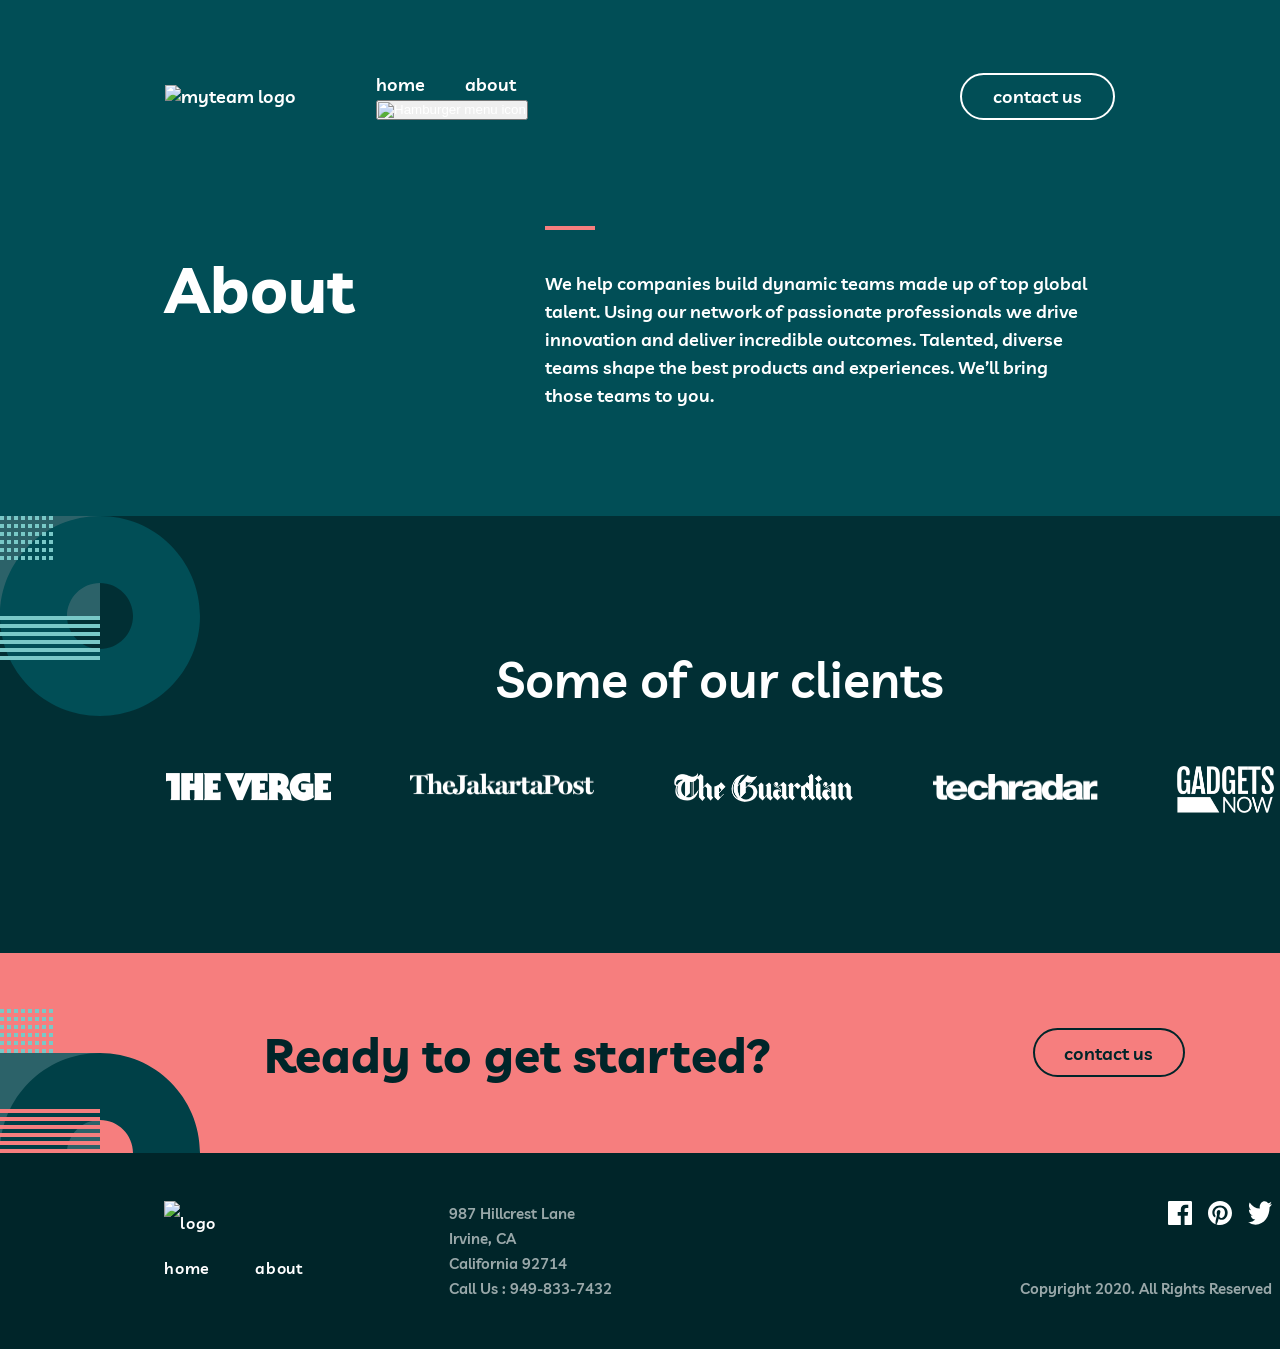
==== PAGES/about.html @ c719f5df "Merge branch 'main' into TASK-2-SCRUM-36" ====
<!DOCTYPE html>
<html lang="en">

<head>
    <meta charset="UTF-8">
    <meta name="viewport" content="width=device-width, initial-scale=1.0">
    <title>Komanda 3.0</title>
    <link rel="preconnect" href="https://fonts.googleapis.com">
    <link rel="preconnect" href="https://fonts.gstatic.com" crossorigin>
    <link
        href="https://fonts.googleapis.com/css2?family=Livvic:ital,wght@0,100;0,200;0,300;0,400;0,500;0,600;0,700;0,900;1,100;1,200;1,300;1,400;1,500;1,600;1,700;1,900&display=swap"
        rel="stylesheet">
    <link rel="stylesheet" href="../CSS/style.css">
    <link rel="stylesheet" href="../CSS/navigation.css">
    <link rel="stylesheet" href="../CSS/about.css">
    <link rel="stylesheet" href="../CSS/footer.css">
    <link rel="stylesheet" href="../CSS/contact-us.css">
    <link rel="stylesheet" href="../CSS/sooc.css">
    <link rel="icon" href="../assets/favicon/favicon-32x32.png">
</head>

<body>
    <header class="livvic-semibold">
        <!-- Navigation -->
        <a href="../index.html">
            <img src="../assets/logo/logo.svg" alt="myteam logo" class="logo">
        </a>

        <nav>
            <ul class="nav-link">
                <li><a href="../index.html">home</a></li>
                <li><a href="../PAGES/about.html">about</a></li>
            </ul>
            <button class="hamburger-icon" id="hamburgerBtn" popovertarget="sidebar" aria-label="Open menu">
                <img src="../assets/icons/icon-hamburger.svg" alt="Hamburger menu icon">
            </button>

            <!-- #sidebar - for mobile device -->
            <div id="sidebar" class="sidebar" popover>
                <button class="close-icon" popovertarget="sidebar" popovertargetaction="hide" aria-label="Close menu">
                    <img src="../assets/icons/icon-close.svg" alt="Close menu icon">
                </button>

                <ul class="sidebar-menu">
                    <li><a href="../index.html">home</a></li>
                    <li><a href="../PAGES/about.html">about</a></li>
                    <li><a class="cta" href="../PAGES/contacts.html">contact us</a></li>
                </ul>

                <img src="../assets/pattern/bg-pattern-about-1-mobile-nav-1.svg" alt="Sidebar pattern mobile navigation icon"
                    aria-hidden="true" class="sidebar-pattern">
            </div>
        </nav>

        <a class="cta desktop-cta" href="contacts.html">contact us</a>
        <!-- Navigation -->
    </header>
    <main>
        <section class="aboutbox">
            <h1 class="livvic-bold">About</h1>
            <div class="about-container">
                <div class="about-line"></div>
                <p class="livvic-semibold aboutp">We help companies build dynamic teams made up of top global talent.
                    Using our network of passionate professionals we drive innovation and deliver incredible outcomes.
                    Talented, diverse teams shape the best products and experiences. We’ll bring those teams to you.</p>
            </div>
        </section>
        <!-- some of out clients -->

        <section class="soocBox livvic-semibold">
            <img id="soocBoxImg" src="../assets/pattern/bg-pattern-about-4.svg" alt="bg-pattern-about-4">
            <p id="soocText">Some of our clients</p>
            <div class="soocImgBox">
                <img id="soocImg1" src="../assets/logo/logo-the-verge.png" alt="logo-the-verge">
                <img id="soocImg2" src="../assets/logo/logo-jakarta-post.png" alt="logo-jakarta-post">
                <img id="soocImg3" src="../assets/logo/logo-the-guardian.png" alt="logo-the-guardian">
                <img id="soocImg4" src="../assets/logo/logo-tech-radar.png" alt="logo-tech-radar">
                <img id="soocImg5" src="../assets/logo/logo-gadgets-now.png" alt="logo-gadgets-now">
            </div>
        </section>
        <!-- contact us -->

        <section class="contactUsBox">
            <img src="../assets/pattern/bg-pattern-home-6-about-5.svg" alt="">
            <div class="contactUsText">
                <p class="livvic-bold">Ready to get started?</p>
                <a class="livvic-semibold" href="../PAGES/contacts.html">contact us</a>
            </div>
        </section>
    </main>
    <!-- footer -->
    <footer class="livvic-semibold">
        <div class="footerMain">
            <div class="footerCol1">
                    <img id="footerLogo" src="../assets/logo/logo.svg" alt="logo">
                <div class="footerCol1Links">
                    <a href="../index.html">home</a>
                    <a href="../PAGES/about.html">about</a>
                </div>
            </div>
            <div class="footerCol2">
                <p>987 Hillcrest Lane</p>
                <p>Irvine, CA</p>
                <p>California 92714</p>
                <p>Call Us : 949-833-7432</p>
            </div>
            <div class="footerCol3">
                <div class="footerIcons">
                    <img class="footerIcon" src="../assets/icons/icon-facebook.svg" alt="icon-facebook">
                    <img class="footerIcon" src="../assets/icons/icon-pinterest.svg" alt="icon-pinterest">
                    <img class="footerIcon" src="../assets/icons/icon-twitter.svg" alt="icon-twitter">
                </div>
                <p>Copyright 2020. All Rights Reserved</p>
            </div>
        </div>
    </footer>
    <script src="../JS/script.js"></script>
</body>

</html>
---- CSS/style.css ----
/* Global reset */
* {
    margin: 0;
    padding: 0;
    box-sizing: border-box;
    -webkit-tap-highlight-color: transparent;
}

/* Colors */
:root {
    --primary-midnight_green: #014E56;
    --primary-light_coral: #F67E7E;
    --primary-white: #FFFFFF;
    --secondary-rapture_blue: #79C8C7;
    --secondary-police_blue: #2C6269;
    --secondary-deep_jungle_ocean: #004047;
    --secondary-sacramento_state_green: #012F34;
    --secondary-dark_green: #002529;
}
*{
    margin: 0;
    padding: 0;
    box-sizing: border-box;
    -webkit-tap-highlight-color: transparent;
}

/* Livic Font */
.livvic-thin {
    font-family: "Livvic", sans-serif;
    font-weight: 100;
    font-style: normal;
}

.livvic-extralight {
    font-family: "Livvic", sans-serif;
    font-weight: 200;
    font-style: normal;
}

.livvic-light {
    font-family: "Livvic", sans-serif;
    font-weight: 300;
    font-style: normal;
}

.livvic-regular {
    font-family: "Livvic", sans-serif;
    font-weight: 400;
    font-style: normal;
}

.livvic-medium {
    font-family: "Livvic", sans-serif;
    font-weight: 500;
    font-style: normal;
}

.livvic-semibold {
    font-family: "Livvic", sans-serif;
    font-weight: 600;
    font-style: normal;
}

.livvic-bold {
    font-family: "Livvic", sans-serif;
    font-weight: 700;
    font-style: normal;
}

.livvic-black {
    font-family: "Livvic", sans-serif;
    font-weight: 900;
    font-style: normal;
}

.livvic-thin-italic {
    font-family: "Livvic", sans-serif;
    font-weight: 100;
    font-style: italic;
}

.livvic-extralight-italic {
    font-family: "Livvic", sans-serif;
    font-weight: 200;
    font-style: italic;
}

.livvic-light-italic {
    font-family: "Livvic", sans-serif;
    font-weight: 300;
    font-style: italic;
}

.livvic-regular-italic {
    font-family: "Livvic", sans-serif;
    font-weight: 400;
    font-style: italic;
}

.livvic-medium-italic {
    font-family: "Livvic", sans-serif;
    font-weight: 500;
    font-style: italic;
}

.livvic-semibold-italic {
    font-family: "Livvic", sans-serif;
    font-weight: 600;
    font-style: italic;
}

.livvic-bold-italic {
    font-family: "Livvic", sans-serif;
    font-weight: 700;
    font-style: italic;
}

.livvic-black-italic {
    font-family: "Livvic", sans-serif;
    font-weight: 900;
    font-style: italic;
}
---- CSS/navigation.css ----
@import url(style.css);

/* NAVIGATION */
ul {
  list-style: none;
}

li,
a,
button {
  color: var(--primary-white);
  text-decoration: none;
  transition: 500ms ease;
}

li>a:hover {
  color: var(--primary-light_coral);
}

header {
  max-width: 1440px;
  padding: 4.563rem 10.313rem 0 10.313rem;
  display: flex;
  align-items: center;
  font-size: 1.125rem;
  background-color: var(--primary-midnight_green);
}

.logo {
  cursor: pointer;
  padding: 0 5rem 0 0;
}

.cta {
  display: inline-block;
  margin-left: auto;
  border: 2px solid var(--primary-white);
  border-radius: 3.125rem;
  padding: 10px 31px;
}

.cta:hover {
  background-color: var(--primary-white);
  color: var(--primary-midnight_green);
}

.desktop-cta.disabled {
  pointer-events: none;
  color: var(--secondary-sacramento_state_green);
  border: 2px solid var(--secondary-sacramento_state_green);
}

.nav-link li {
  display: inline-block;
  padding: 0 2.25rem 0 0;
}

@media screen and (max-width: 768px) {
  header {
    padding: 4.05rem 2.5rem 0 2.375rem;
  }

  .logo {
    width: 11rem;
    padding: 0 3rem 0 0;
  }
}
---- CSS/about.css ----
@import url(style.css);

.aboutbox {
    /* Pattern */
    background-image: url(../assets/pattern/bg-pattern-about-1-mobile-nav-1.svg);
    background-repeat: no-repeat;
    background-position: right;
    background-position: 108.09% 100%;

    /* Container */
    max-width: 1440px;
    padding: 0 0 0 10.313rem;
    height: 24.75rem;
    background-color: var(--primary-midnight_green);
    color: var(--primary-white);
    display: flex;
    justify-content: center;
    align-items: center;
}

h1 {
    padding: 0 0 3.625rem 0;
    font-size: 4rem;
}

.aboutp {
    padding: 2.5rem 11.938rem 0 11.938rem;
    font-size: 1.125rem;
    line-height: 1.75rem;
}

.about-line {
    margin: 0 0 0 11.938rem;
    width: 50px;
    height: 4px;
    background-color: var(--primary-light_coral);
}
---- CSS/footer.css ----
@import url(style.css);

header,
main,
footer {
    max-width: 1440px;
}

/* Footer */
footer {
    background-color: var(--secondary-dark_green);
    height: 12.25rem;
    width: 100rem;
}

.footerMain {
    display: flex;
    padding: 3rem 10.25rem 0;
    height: 9rem;
    font-size: 0.938rem;
    line-height: 1.563rem;
}

/* Footer col 1 */
.footerCol1 {
    letter-spacing: 0.05rem;
    width: 10rem;
    font-size: 1rem;
    line-height: 2.8rem;
    color: var(--primary-white);
}

.footerCol1 a {
    margin: 1.563rem 0 0.438rem;
    color: var(--primary-white);
    text-decoration: none;
}

.footerCol1 a:first-child {
    padding-right: 2.5rem;
}

/* Footer col 2 */
.footerCol2 {
    padding: 0 0 0 7.813rem;
    color: var(--primary-white);
    opacity: 0.6;
}

/* Footer col 3 */
.footerCol3 {
    padding-left: 25.5rem;
    color: var(--primary-white);
}

.footerCol3 p {
    font-size: 0.94rem;
    opacity: 0.6;
    margin-top: 3.188rem;
}

.footerIcons {
    display: flex;
    justify-content: end;
}

.footerIcon {
    margin-left: 16px;
}

/* mobile (375px) */

@media only screen and (max-width: 375px) {
    footer {
        background-color: var(--secondary-dark_green);
        height: 27rem;
        width: 23.44rem;
    }

    .footerMain {
        display: flex;
        flex-direction: column;
        padding: 0;
        height: 9rem;
        font-size: 0.938rem;
        line-height: 1.563rem;
    }

    #footerLogo {
        width: 6rem;
        margin: 4.1rem .8rem 0 .8rem;
    }

    .contactUsImg {
        width: auto;
    }

    /* Footer col 1 */
    .footerCol1 {
        letter-spacing: 0rem;
        font-size: 0.92rem;
        line-height: 2.6rem;
        margin: auto;
        width: auto;
        color: var(--primary-white);
    }

    .footerCol1Links {
        width: auto;
    }

    .footerCol1 a {
        margin: 0;
        color: var(--primary-white);
        text-decoration: none;
    }

    .footerCol1 a:first-child {
        padding-left: 0.5rem;
        padding-right: 1.4rem;
    }

    /* Footer col 2 */
    .footerCol2 {
        text-align: center;
        padding: 1rem 0 0 0;
        color: var(--primary-white);
        opacity: 0.6;
    }

    /* Footer col 3 */
    .footerCol3 {
        padding: 2.5rem 0 0 0;
        color: var(--primary-white);
    }

    .footerCol3 p {
        font-size: 0.9rem;
        letter-spacing: 0.018rem;
        opacity: 0.6;
        margin: 1rem 0 0 3.8rem;
    }

    .footerIcons {
        display: flex;
        justify-content: center;
    }

    .footerIcons :last-child {
        height: 1.3rem;
    }

    .footerIcon {
        margin: 0rem 0.5rem;
    }

}
---- CSS/contact-us.css ----
@import url(style.css);

.contactUsBox {
    background-color: var(--primary-light_coral);
    height: 12.5rem;
    display: flex;
    width: 90rem;
}

.contactUsBox img {
    margin-top: auto;
    height: 9rem;
}

.contactUsText {
    display: flex;
    margin: 4.5rem 0 0 4rem;
    color: var(--secondary-dark_green);

}

.contactUsText p {
    font-size: 3rem;
}

.contactUsBox a {
    padding-left: 1.8rem;
    align-content: center;
    text-decoration: none;
    background-color: transparent;
    font-size: 1.1rem;
    border-radius: 64px;
    height: 3.09rem;
    width: 9.5rem;
    margin: 0.2rem 0 0 16.3rem;
    color: var(--secondary-dark_green);
    border: 2px solid var(--secondary-dark_green);
}

.contactUsBox a:hover {
    transition: 0.3s;
    cursor: pointer;
    background-color: var(--secondary-dark_green);
    color: var(--primary-white);
}


/* mobile (365px) */

@media only screen and (max-width: 375px) {

    .contactUsBox {
        background-color: var(--primary-light_coral);
        height: 18.8rem;
        display: flex;
        width: 23.44rem;
    }

    .contactUsBox img {
        margin: 11.17rem 0 0 0;
        height: 9.1rem;
    }

    .contactUsText {
        display: flex;
        letter-spacing: -0.01rem;
        line-height: 2rem;
        margin: 5.1rem 0 0 -8.45rem;
        color: var(--secondary-dark_green);

    }

    .contactUsText p {
        font-size: 2rem;
        text-align: center;
        width: 15rem;
    }

    .contactUsBox a {
        padding-left: 1.9rem;
        text-decoration: none;
        font-size: 1.15rem;
        border-radius: 64px;
        height: 3.09rem;
        width: 9.5rem;
        margin: 5.5rem 0 0 -12.25rem;
        color: var(--secondary-dark_green);
        border: 2px solid var(--secondary-dark_green);
    }

    .contactUsBox a:hover {
        transition: 0.3s;
        cursor: pointer;
        background-color: var(--secondary-dark_green);
        color: var(--primary-white);
    }

}
---- CSS/sooc.css ----
@import url(style.css);

.soocBox {
    background-color: var(--secondary-sacramento_state_green);
    height: 27.3rem;
    width: 1440px;
}

.soocBox p {
    font-size: 3.1rem;
    color: var(--primary-white);
    text-align: center;
}

.soocImgBox {
    display: flex;
    margin: 3.8rem 0 0 10.4rem;
}

#soocBoxImg {
    position: absolute;
}

#soocText {
    padding-top: 8.28rem;
}

#soocImg1 {
    margin: 0.1rem 0 0 0;
    height: 1.75rem;
    width: 10.3rem;
}

#soocImg2 {
    width: 11.5rem;
    height: 1.4rem;
    margin: 0.1rem 0 4rem 4.9rem;
}

#soocImg3 {
    width: 11.2rem;
    height: 1.8rem;
    margin: 0.1rem 0 4rem 5rem;
}

#soocImg4 {
    width: 10.3rem;
    height: 1.6rem;
    margin: 0.2rem 0 4rem 5rem;
}

#soocImg5 {
    width: 6.1rem;
    height: 2.9rem;
    margin: -0.3rem 0 4rem 4.95rem;
}
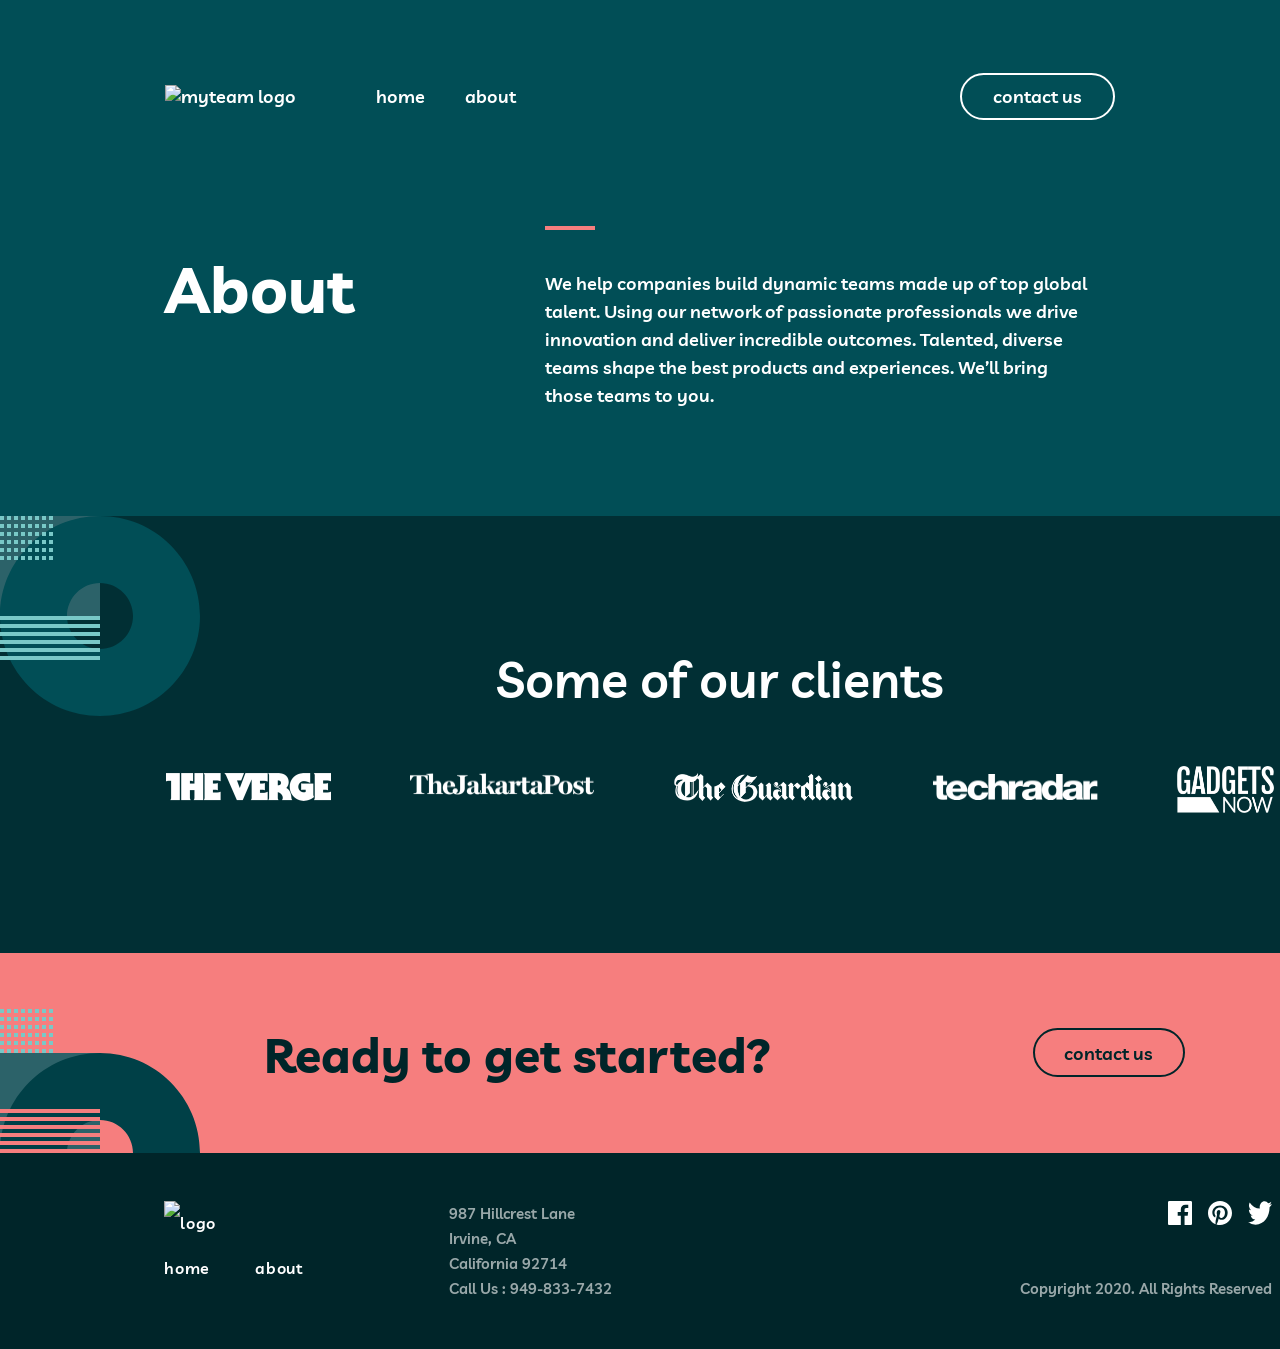
==== commit 4a8b5658: "Merge branch 'main' into TASK-2-SCRUM-56" ====
--- a/PAGES/about.html
+++ b/PAGES/about.html
@@ -31,25 +31,6 @@
                 <li><a href="../index.html">home</a></li>
                 <li><a href="../PAGES/about.html">about</a></li>
             </ul>
-            <button class="hamburger-icon" id="hamburgerBtn" popovertarget="sidebar" aria-label="Open menu">
-                <img src="../assets/icons/icon-hamburger.svg" alt="Hamburger menu icon">
-            </button>
-
-            <!-- #sidebar - for mobile device -->
-            <div id="sidebar" class="sidebar" popover>
-                <button class="close-icon" popovertarget="sidebar" popovertargetaction="hide" aria-label="Close menu">
-                    <img src="../assets/icons/icon-close.svg" alt="Close menu icon">
-                </button>
-
-                <ul class="sidebar-menu">
-                    <li><a href="../index.html">home</a></li>
-                    <li><a href="../PAGES/about.html">about</a></li>
-                    <li><a class="cta" href="../PAGES/contacts.html">contact us</a></li>
-                </ul>
-
-                <img src="../assets/pattern/bg-pattern-about-1-mobile-nav-1.svg" alt="Sidebar pattern mobile navigation icon"
-                    aria-hidden="true" class="sidebar-pattern">
-            </div>
         </nav>
 
         <a class="cta desktop-cta" href="contacts.html">contact us</a>
@@ -114,7 +95,6 @@
             </div>
         </div>
     </footer>
-    <script src="../JS/script.js"></script>
 </body>
 
 </html>
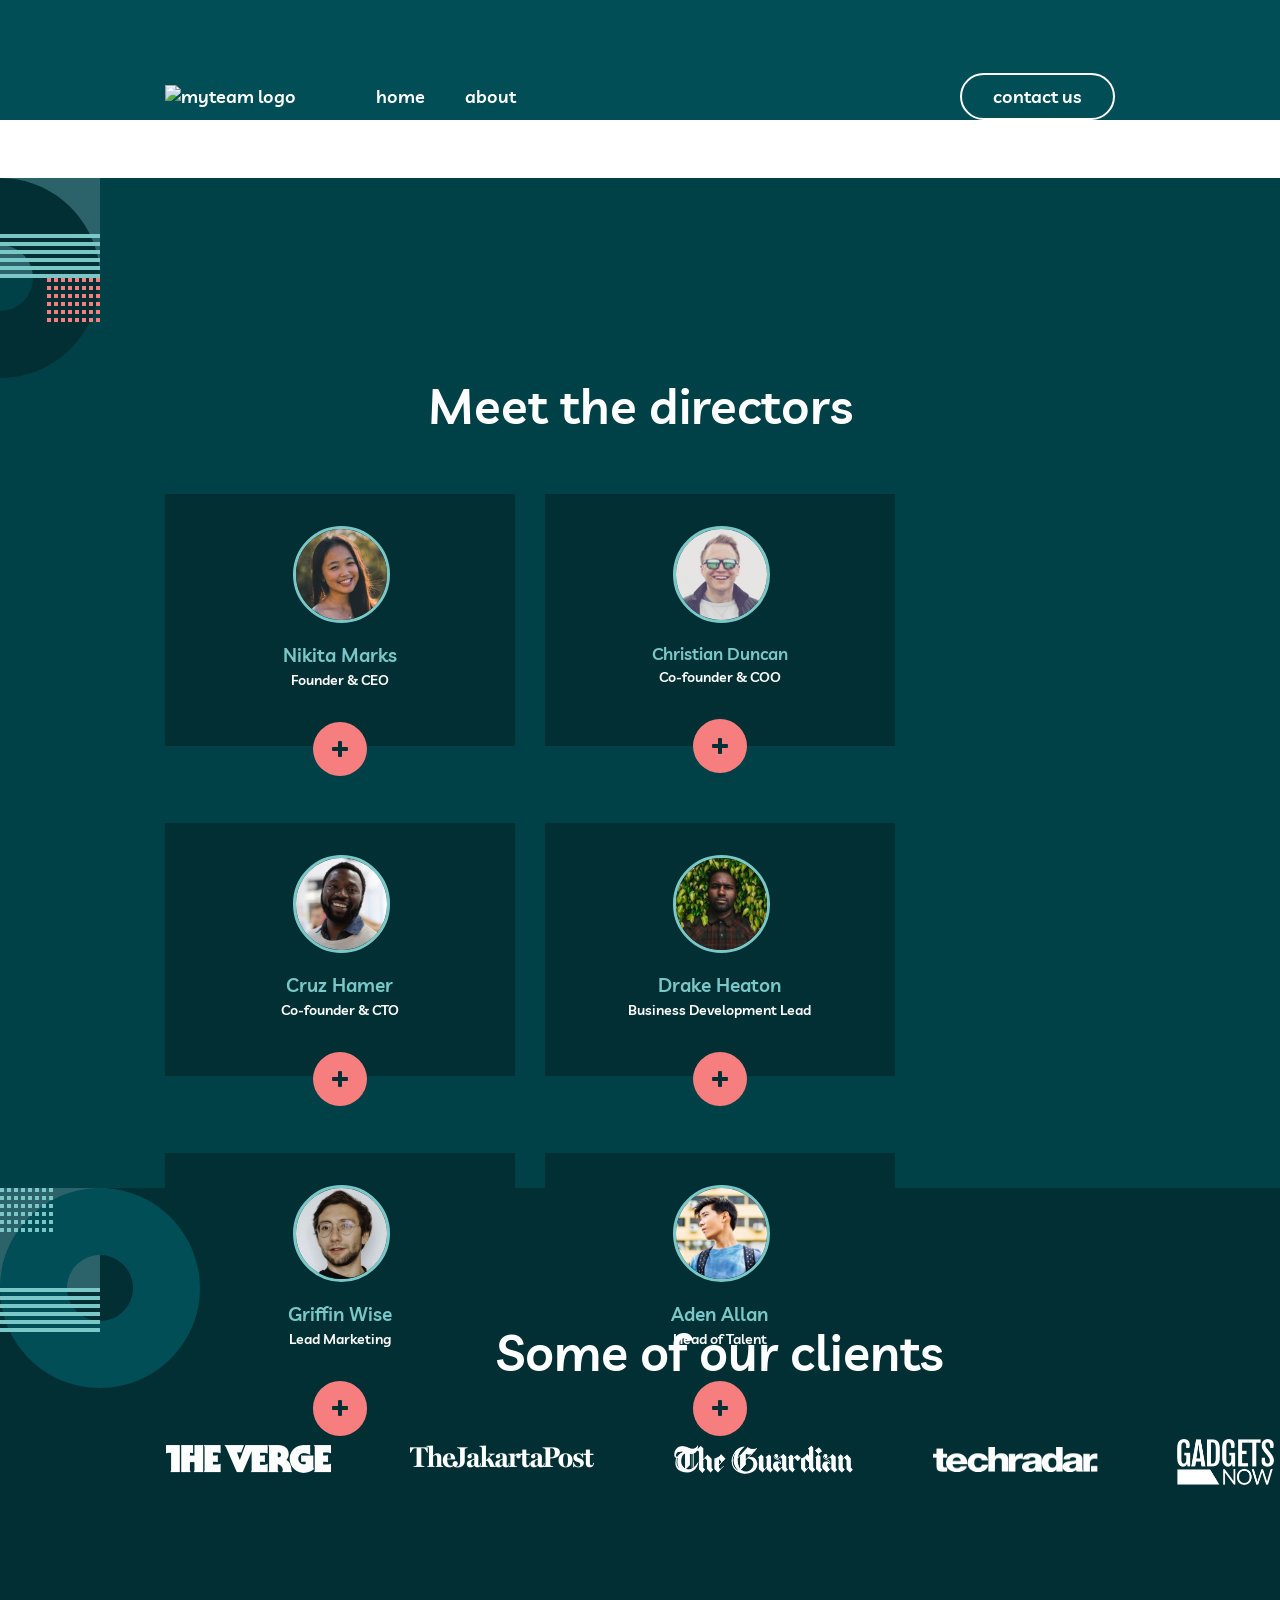
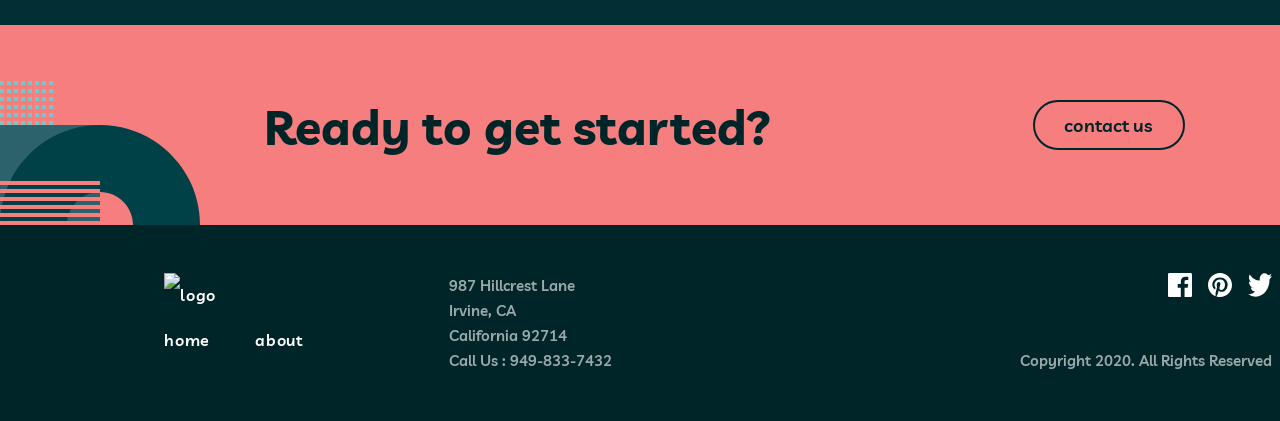
==== commit 6b475652: "Merge branch 'main' into TASK-1-SCRUM-12" ====
--- a/PAGES/about.html
+++ b/PAGES/about.html
@@ -15,6 +15,7 @@
     <link rel="stylesheet" href="../CSS/about.css">
     <link rel="stylesheet" href="../CSS/footer.css">
     <link rel="stylesheet" href="../CSS/contact-us.css">
+    <link rel="stylesheet" href="../CSS/mtd.css">
     <link rel="stylesheet" href="../CSS/sooc.css">
     <link rel="icon" href="../assets/favicon/favicon-32x32.png">
 </head>
@@ -31,21 +32,91 @@
                 <li><a href="../index.html">home</a></li>
                 <li><a href="../PAGES/about.html">about</a></li>
             </ul>
+            <button class="hamburger-icon" id="hamburgerBtn" popovertarget="sidebar" aria-label="Open menu">
+                <img src="../assets/icons/icon-hamburger.svg" alt="Hamburger menu icon">
+            </button>
+
+            <!-- #sidebar - for mobile device -->
+            <div id="sidebar" class="sidebar" popover>
+                <button class="close-icon" popovertarget="sidebar" popovertargetaction="hide" aria-label="Close menu">
+                    <img src="../assets/icons/icon-close.svg" alt="Close menu icon">
+                </button>
+
+                <ul class="sidebar-menu">
+                    <li><a href="../index.html">home</a></li>
+                    <li><a href="../PAGES/about.html">about</a></li>
+                    <li><a class="cta" href="../PAGES/contacts.html">contact us</a></li>
+                </ul>
+
+                <img src="../assets/pattern/bg-pattern-about-1-mobile-nav-1.svg" alt="Sidebar pattern mobile navigation icon"
+                    aria-hidden="true" class="sidebar-pattern">
+            </div>
         </nav>
 
         <a class="cta desktop-cta" href="contacts.html">contact us</a>
         <!-- Navigation -->
     </header>
     <main>
-        <section class="aboutbox">
-            <h1 class="livvic-bold">About</h1>
-            <div class="about-container">
-                <div class="about-line"></div>
-                <p class="livvic-semibold aboutp">We help companies build dynamic teams made up of top global talent.
-                    Using our network of passionate professionals we drive innovation and deliver incredible outcomes.
-                    Talented, diverse teams shape the best products and experiences. We’ll bring those teams to you.</p>
+
+        <h1></h1>
+
+        <!-- meet the directors -->
+        <section class="mtdBox livvic-semibold">
+            <img id="mtdBoxImg1" src="../assets/pattern/bg-pattern-about-2-contact-1.svg" alt="">
+            <img id="mtdBoxImg2" src="../assets/pattern/bg-pattern-home-4-about-3.svg" alt="">
+            <p id="mtdBoxText">Meet the directors</p>
+            <div class="mtdInfoBox">
+                <div class="mtdCard mtdCard1">
+                    <img class="mtdCardImg" src="../assets/images/avatar-nikita.jpg" alt="avatar-nikita">
+                    <p class="mtdCardName">Nikita Marks</p>
+                    <p class="mtdCardRole">Founder & CEO</p>
+                    <div class="mtdButtonBox">
+                        <img class="mtdButton" src="../assets/icons/icon-cross.svg" alt="icon-cross">
+                    </div>
+                </div>
+                <div class="mtdCard mtdCard2">
+                    <img class="mtdCardImg" src="../assets/images/avatar-christian.jpg" alt="avatar-christian">
+                    <p class="mtdCardName mtdCardName2">Christian Duncan</p>
+                    <p class="mtdCardRole">Co-founder & COO</p>
+                    <div class="mtdButtonBox">
+                        <img class="mtdButton" src="../assets/icons/icon-cross.svg" alt="icon-cross">
+                    </div>
+                </div>
+                <div class="mtdCard mtdCard3">
+                    <img class="mtdCardImg" src="../assets/images/avatar-cruz.jpg" alt="avatar-cruz">
+                    <p class="mtdCardName">Cruz Hamer</p>
+                    <p class="mtdCardRole">Co-founder & CTO</p>
+                    <div class="mtdButtonBox">
+                        <img class="mtdButton" src="../assets/icons/icon-cross.svg" alt="icon-cross">
+                    </div>
+                </div>
+                <div class="mtdCard mtdCard4">
+                    <img class="mtdCardImg" src="../assets/images/avatar-drake.jpg" alt="avatar-drake">
+                    <p class="mtdCardName">Drake Heaton</p>
+                    <p class="mtdCardRole">Business Development Lead</p>
+                    <div class="mtdButtonBox">
+                        <img class="mtdButton" src="../assets/icons/icon-cross.svg" alt="icon-cross">
+                    </div>
+                </div>
+                <div class="mtdCard mtdCard5">
+                    <img class="mtdCardImg" src="../assets/images/avatar-griffin.jpg" alt="avatar-griffin">
+                    <p class="mtdCardName">Griffin Wise</p>
+                    <p class="mtdCardRole">Lead Marketing</p>
+                    <div class="mtdButtonBox">
+                        <img class="mtdButton" src="../assets/icons/icon-cross.svg" alt="icon-cross">
+                    </div>
+                </div>
+                <div class="mtdCard mtdCard6">
+                    <img class="mtdCardImg" src="../assets/images/avatar-aden.jpg" alt="avatar-aden">
+                    <p class="mtdCardName">Aden Allan</p>
+                    <p class="mtdCardRole">Head of Talent</p>
+                    <div class="mtdButtonBox">
+                        <img class="mtdButton" src="../assets/icons/icon-cross.svg" alt="icon-cross">
+                    </div>
+                </div>
             </div>
         </section>
+
         <!-- some of out clients -->
 
         <section class="soocBox livvic-semibold">
@@ -95,6 +166,7 @@
             </div>
         </div>
     </footer>
+    <script src="../JS/script.js"></script>
 </body>
 
 </html>
--- a/CSS/navigation.css
+++ b/CSS/navigation.css
@@ -55,6 +55,109 @@
   padding: 0 2.25rem 0 0;
 }
 
+/* Mobile hamburger - hide on DESKTOP, show up on MOBILE size device <=768px */
+
+.hamburger-icon {
+  display: none;
+  background: none;
+  border: none;
+  outline: none;
+  padding: 0;
+  cursor: pointer;
+}
+
+.hamburger-icon img {
+  width: 20px;
+  height: 17px;
+}
+
+.sidebar {
+  position: fixed;
+  top: 0;
+  right: 0;
+  left: auto;
+  height: 667px;
+  width: 255px;
+  border: none;
+  background-color: var(--secondary-police_blue);
+  padding: 56px 24px 0 48px;
+  overflow: hidden;
+
+  transform: translateX(100%);
+  transition: transform 400ms ease-in-out,
+    overlay 400ms allow-discrete,
+    display 400ms allow-discrete;
+}
+
+/* ===== OPEN SIDEBAR ===== */
+
+.sidebar:popover-open {
+  transform: translateX(0);
+}
+
+/* ===== OPEN-CLOSE ANIMATION ===== */
+
+@starting-style {
+  .sidebar:popover-open {
+    transform: translateX(100%);
+  }
+}
+
+.sidebar::backdrop {
+  background: rgba(0, 0, 0, .5);
+  opacity: 0;
+  transition: opacity 400ms ease-in-out,
+    overlay 400ms allow-discrete,
+    display 400ms allow-discrete;
+}
+
+.sidebar:popover-open::backdrop {
+  opacity: 1;
+}
+
+@starting-style {
+  .sidebar:popover-open::backdrop {
+    opacity: 0;
+  }
+}
+
+/* ===== OPEN-CLOSE ANIMATION ===== */
+
+.close-icon {
+  display: block;
+  margin: 0 0 40px auto;
+  background: none;
+  border: none;
+  cursor: pointer;
+  position: relative;
+  z-index: 2;
+}
+
+.sidebar-menu {
+  display: flex;
+  flex-direction: column;
+  gap: 31px;
+  position: relative;
+  z-index: 2;
+}
+.sidebar-menu a{
+  margin-top: 0.25rem;
+}
+.sidebar-menu .cta {
+  margin-left: 0;
+  width: 100%;
+  text-align: center;
+}
+
+.sidebar-pattern {
+  position: absolute;
+  bottom: 0;
+  right: -100px;
+  z-index: 1;
+  pointer-events: none;
+}
+
+/* TABLET */
 @media screen and (max-width: 768px) {
   header {
     padding: 4.05rem 2.5rem 0 2.375rem;
@@ -64,4 +167,24 @@
     width: 11rem;
     padding: 0 3rem 0 0;
   }
+}
+/* MOBILE */
+@media screen and (max-width: 376px) {
+  .sidebar {
+    display: block;
+  }
+
+  header {
+    padding: 48px 24px;
+    justify-content: space-between;
+  }
+
+  .nav-link,
+  .desktop-cta {
+    display: none;
+  }
+
+  .hamburger-icon {
+    display: inline-block;
+  }
 }
--- a/CSS/contact-us.css
+++ b/CSS/contact-us.css
@@ -54,18 +54,18 @@
         height: 18.8rem;
         display: flex;
         width: 23.44rem;
+        overflow: hidden;
     }
 
     .contactUsBox img {
-        margin: 11.17rem 0 0 0;
-        height: 9.1rem;
+        margin: 11.25rem 0 0 0;
+        height: 9em;
     }
-
     .contactUsText {
         display: flex;
         letter-spacing: -0.01rem;
         line-height: 2rem;
-        margin: 5.1rem 0 0 -8.45rem;
+        margin: 5.2rem 0 0 -8.35rem;
         color: var(--secondary-dark_green);
 
     }
--- a/CSS/mtd.css
+++ b/CSS/mtd.css
@@ -0,0 +1,78 @@
+@import url(style.css);
+
+.mtdBox {
+    height: 63.15rem;
+    background-color: var(--secondary-deep_jungle_ocean);
+}
+
+.mtdInfoBox {
+    margin-left: 9rem;
+    display: flex;
+    flex-wrap: wrap;
+}
+
+#mtdBoxImg1 {
+    left: -6.25rem;
+    top: 0;
+    overflow: hidden;
+    position: relative;
+}
+
+#mtdBoxImg2 {
+    top: 50.8rem;
+    left: 68.1rem;
+    overflow: hidden;
+    position: relative;
+}
+
+#mtdBoxText {
+    color: var(--primary-white);
+    text-align: center;
+    margin-top: -0.5rem;
+    font-size: 3.09rem;
+}
+
+.mtdCardImg {
+    border: 3px solid var(--secondary-rapture_blue);
+    margin: 2rem 0 0 8rem;
+    height: 6.1rem;
+    border-radius: 64px;
+}
+
+.mtdCard {
+    margin: 3.6rem 0.55rem 1.2rem 1.3rem;
+    background-color: var(--secondary-sacramento_state_green);
+    height: 15.8rem;
+    width: 21.9rem;
+}
+
+.mtdCardName {
+    margin: 1rem 0 0.25rem 0;
+    font-size: 1.16rem;
+    text-align: center;
+    color: var(--secondary-rapture_blue);
+}
+
+.mtdCardName2 {
+    font-size: 1.05rem;
+}
+
+.mtdCardRole {
+    font-size: 0.9rem;
+    text-align: center;
+    color: var(--primary-white);
+}
+
+.mtdButtonBox {
+    margin: 2.05rem 0 0 9.25rem;
+    width: 3.4rem;
+    height: 3.4rem;
+    border-radius: 64px;
+    background-color: var(--primary-light_coral);
+}
+
+.mtdButton {
+    font-size: 2.5rem;
+    border-radius: 64px;
+    margin: 1.2rem;
+}
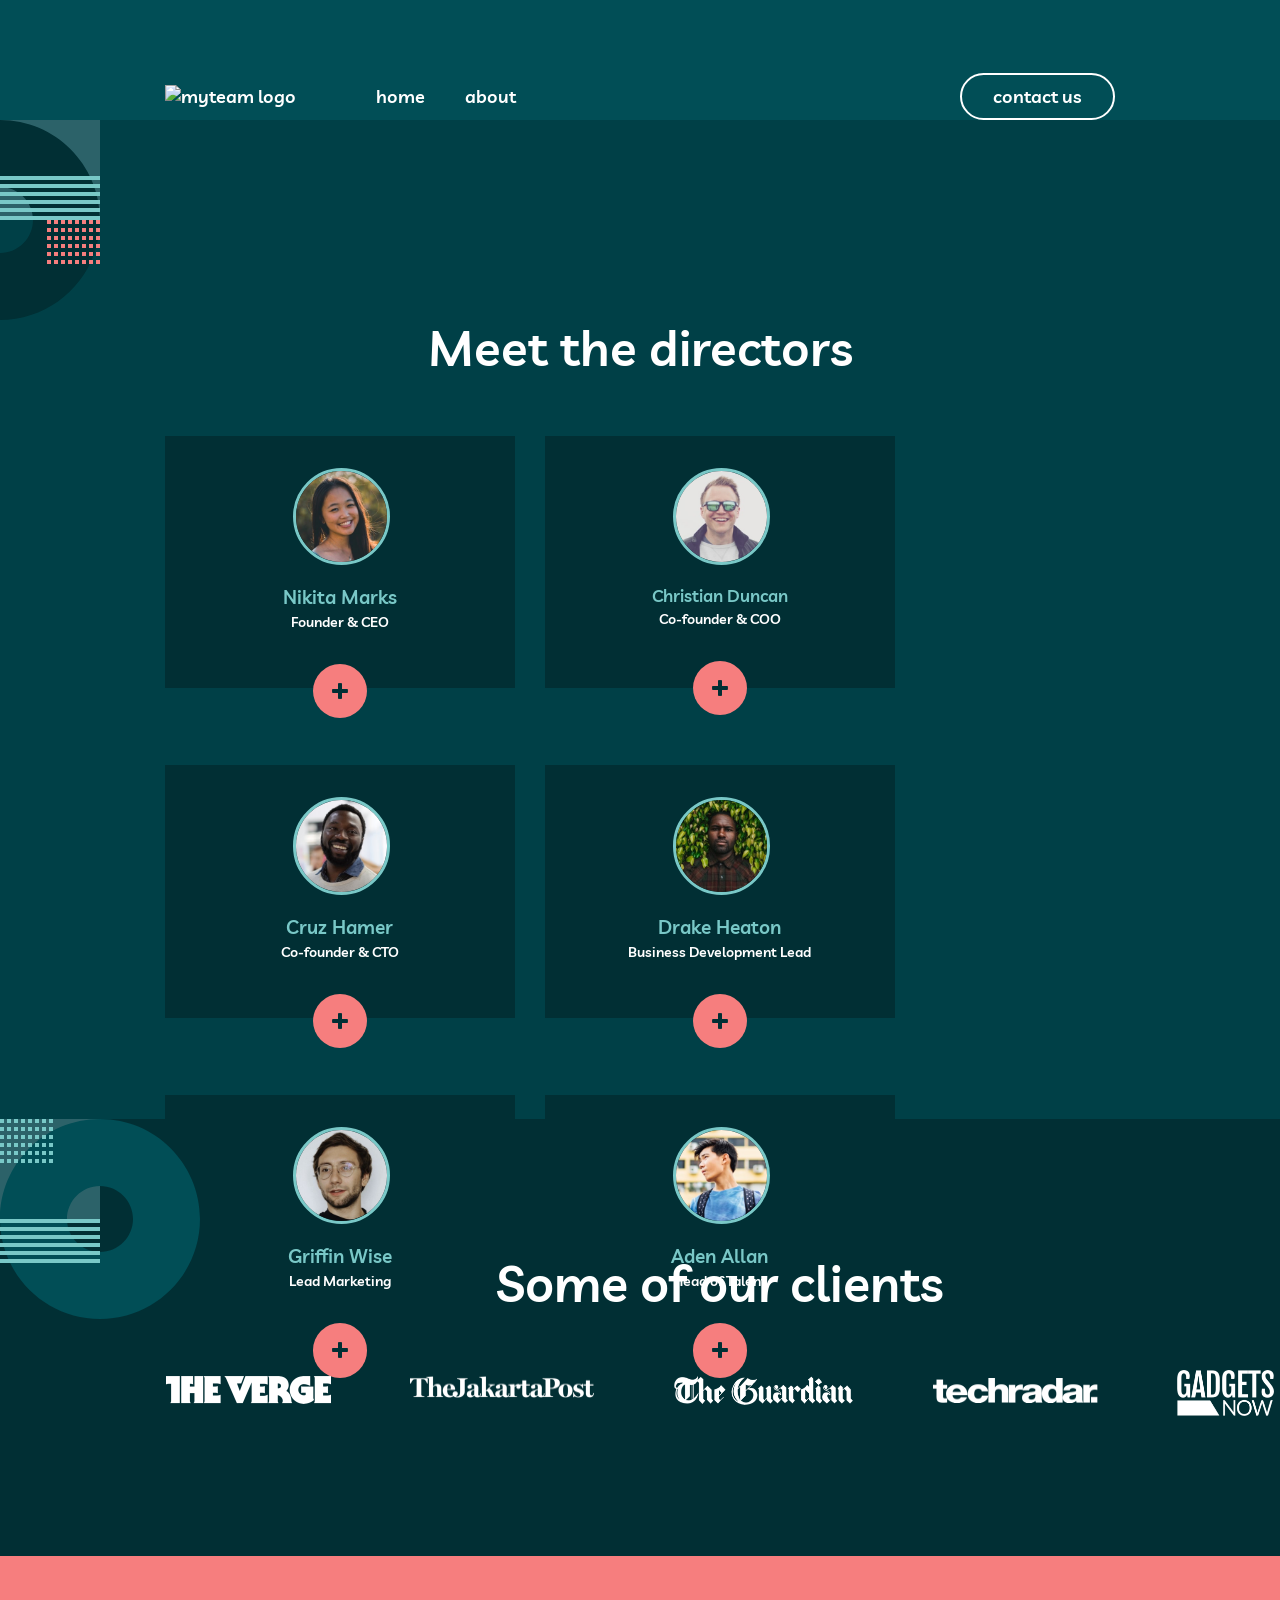
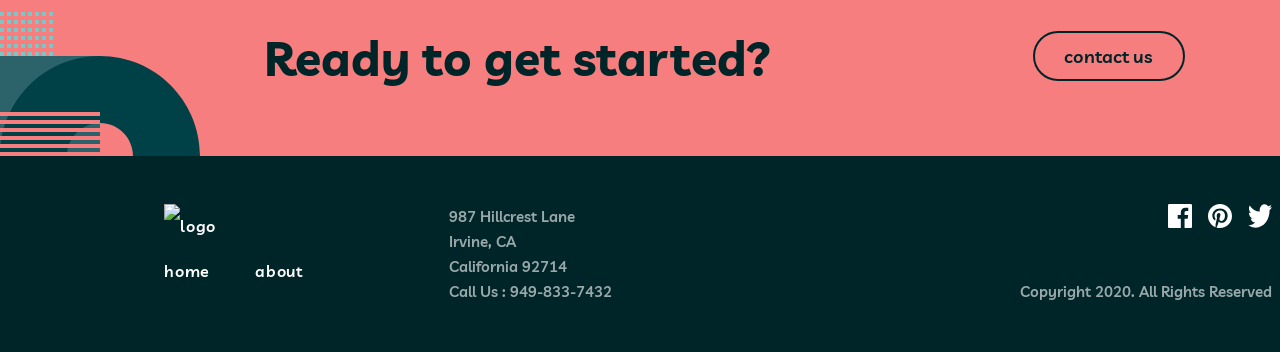
==== commit 1c0b961e: "bug fixes" ====
--- a/PAGES/about.html
+++ b/PAGES/about.html
@@ -57,8 +57,6 @@
         <!-- Navigation -->
     </header>
     <main>
-
-        <h1></h1>
 
         <!-- meet the directors -->
         <section class="mtdBox livvic-semibold">
--- a/CSS/mtd.css
+++ b/CSS/mtd.css
@@ -1,7 +1,7 @@
 @import url(style.css);
 
 .mtdBox {
-    height: 63.15rem;
+    height: 62.45rem;
     background-color: var(--secondary-deep_jungle_ocean);
 }
 
@@ -19,8 +19,9 @@
 }
 
 #mtdBoxImg2 {
-    top: 50.8rem;
-    left: 68.1rem;
+    top: 50rem;
+    left: 68.14rem;
+    height: 6.19rem;
     overflow: hidden;
     position: relative;
 }
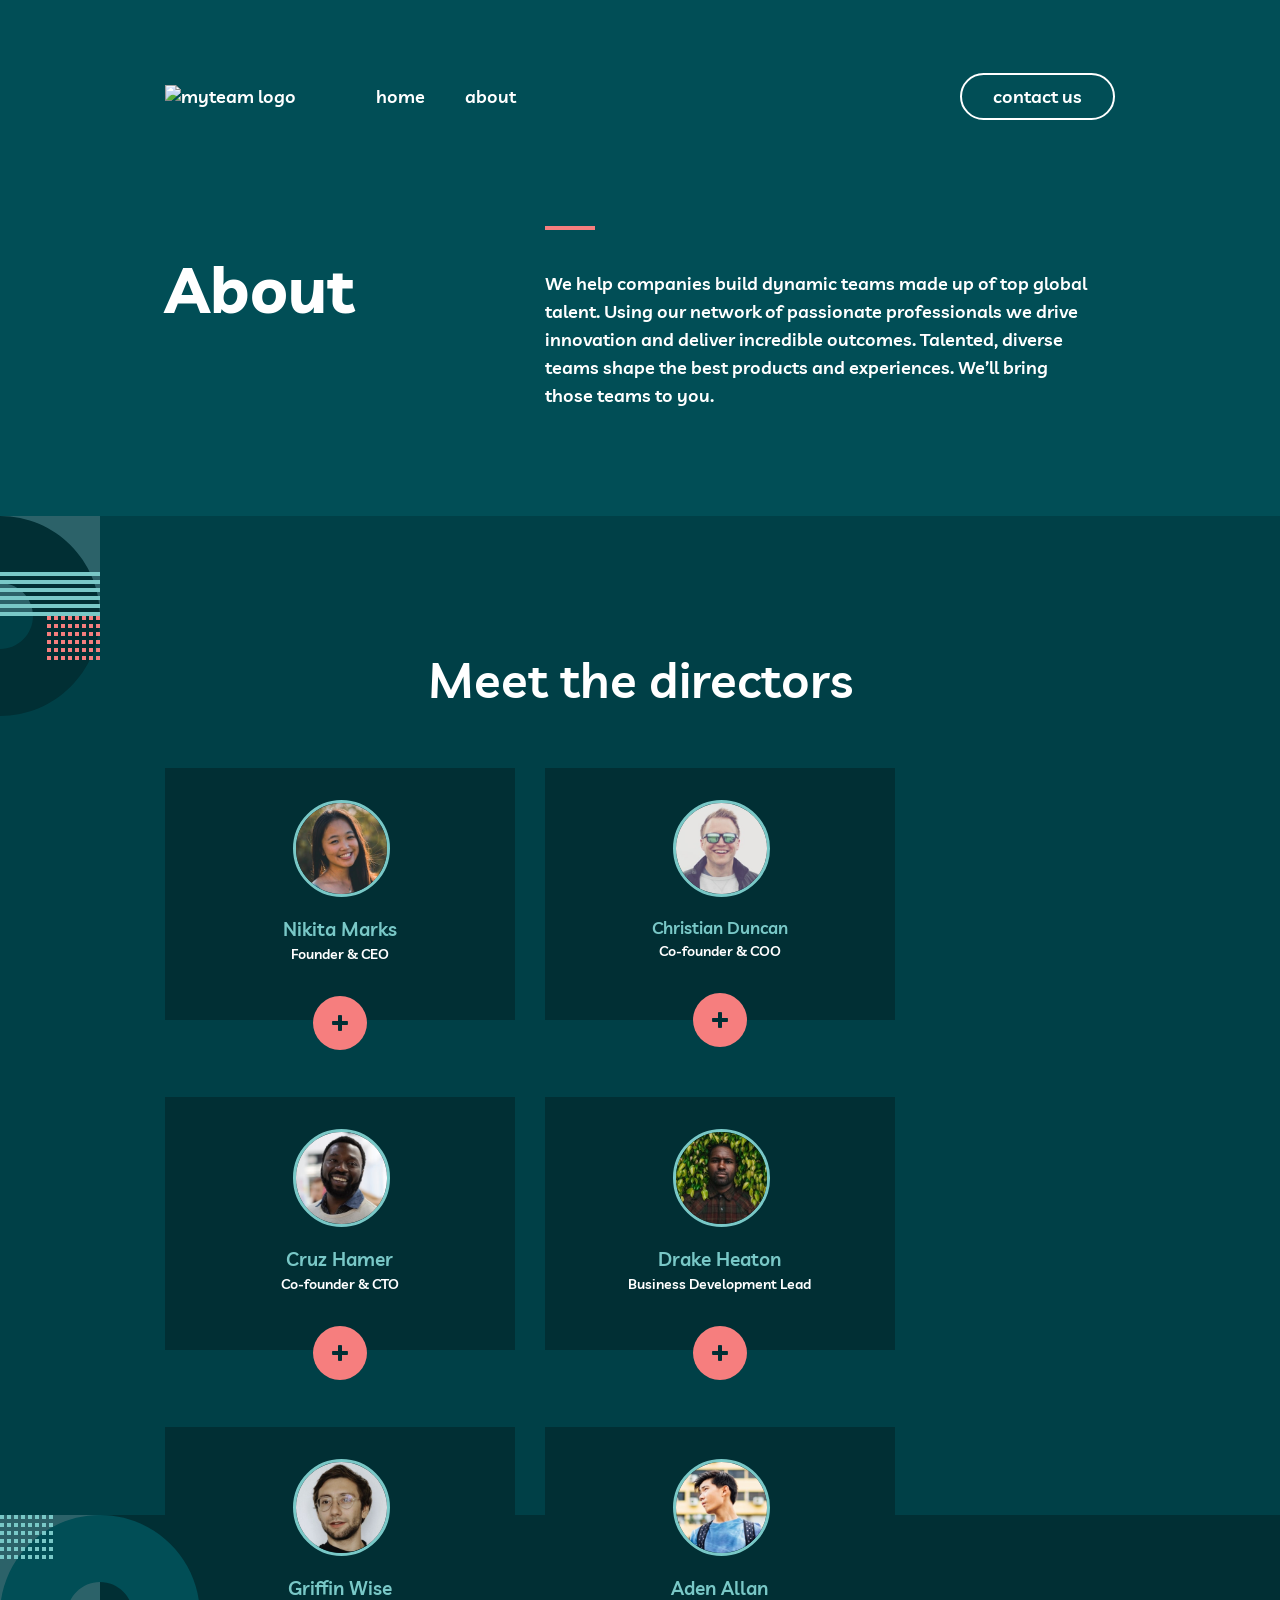
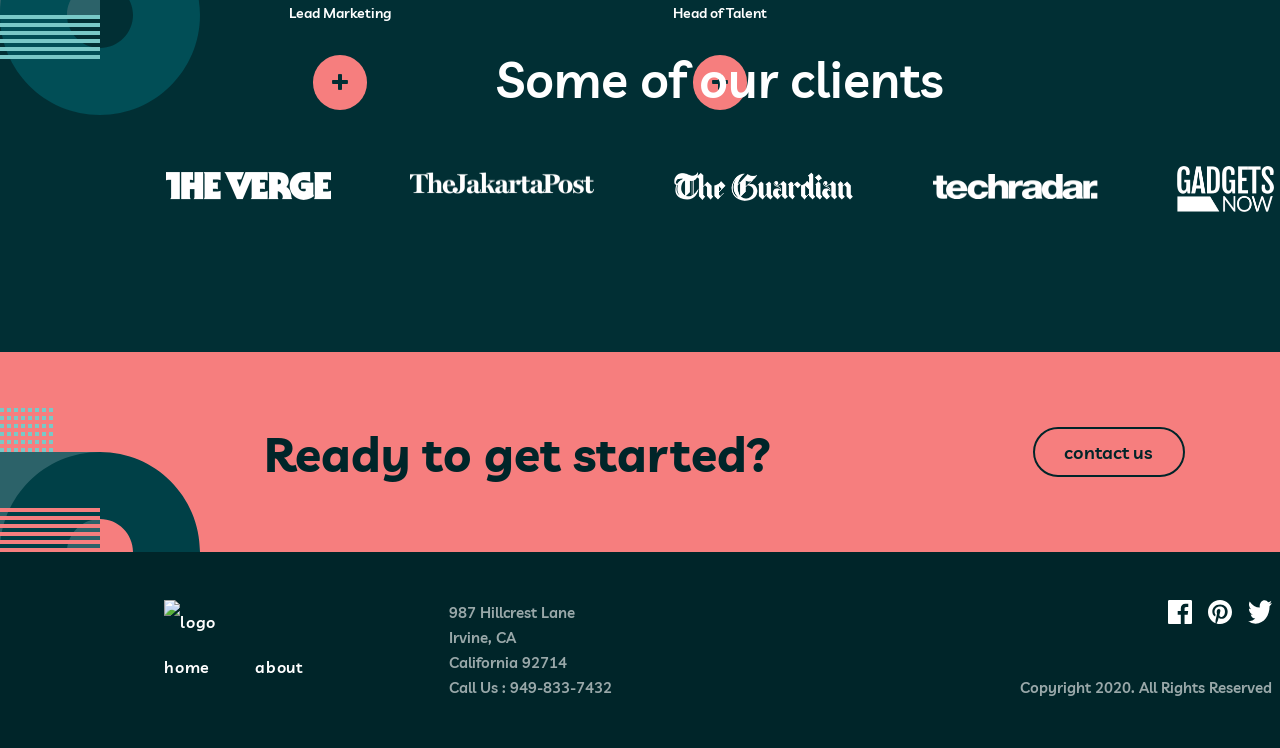
==== commit f5c8a824: "reset branch and pasted old code (due to overwritten versions and fixed bug)" ====
--- a/PAGES/about.html
+++ b/PAGES/about.html
@@ -15,8 +15,8 @@
     <link rel="stylesheet" href="../CSS/about.css">
     <link rel="stylesheet" href="../CSS/footer.css">
     <link rel="stylesheet" href="../CSS/contact-us.css">
+    <link rel="stylesheet" href="../CSS/sooc.css">
     <link rel="stylesheet" href="../CSS/mtd.css">
-    <link rel="stylesheet" href="../CSS/sooc.css">
     <link rel="icon" href="../assets/favicon/favicon-32x32.png">
 </head>
 
@@ -57,8 +57,18 @@
         <!-- Navigation -->
     </header>
     <main>
+        <section class="aboutbox">
+            <h1 class="livvic-bold">About</h1>
+            <div class="about-container">
+                <div class="about-line"></div>
+                <p class="livvic-semibold aboutp">We help companies build dynamic teams made up of top global talent.
+                    Using our network of passionate professionals we drive innovation and deliver incredible outcomes.
+                    Talented, diverse teams shape the best products and experiences. We’ll bring those teams to you.</p>
+            </div>
+        </section>
 
-        <!-- meet the directors -->
+                <!-- meet the directors -->
+
         <section class="mtdBox livvic-semibold">
             <img id="mtdBoxImg1" src="../assets/pattern/bg-pattern-about-2-contact-1.svg" alt="">
             <img id="mtdBoxImg2" src="../assets/pattern/bg-pattern-home-4-about-3.svg" alt="">
--- a/CSS/mtd.css
+++ b/CSS/mtd.css
@@ -29,7 +29,7 @@
 #mtdBoxText {
     color: var(--primary-white);
     text-align: center;
-    margin-top: -0.5rem;
+    margin-top: -4.5rem;
     font-size: 3.09rem;
 }
 
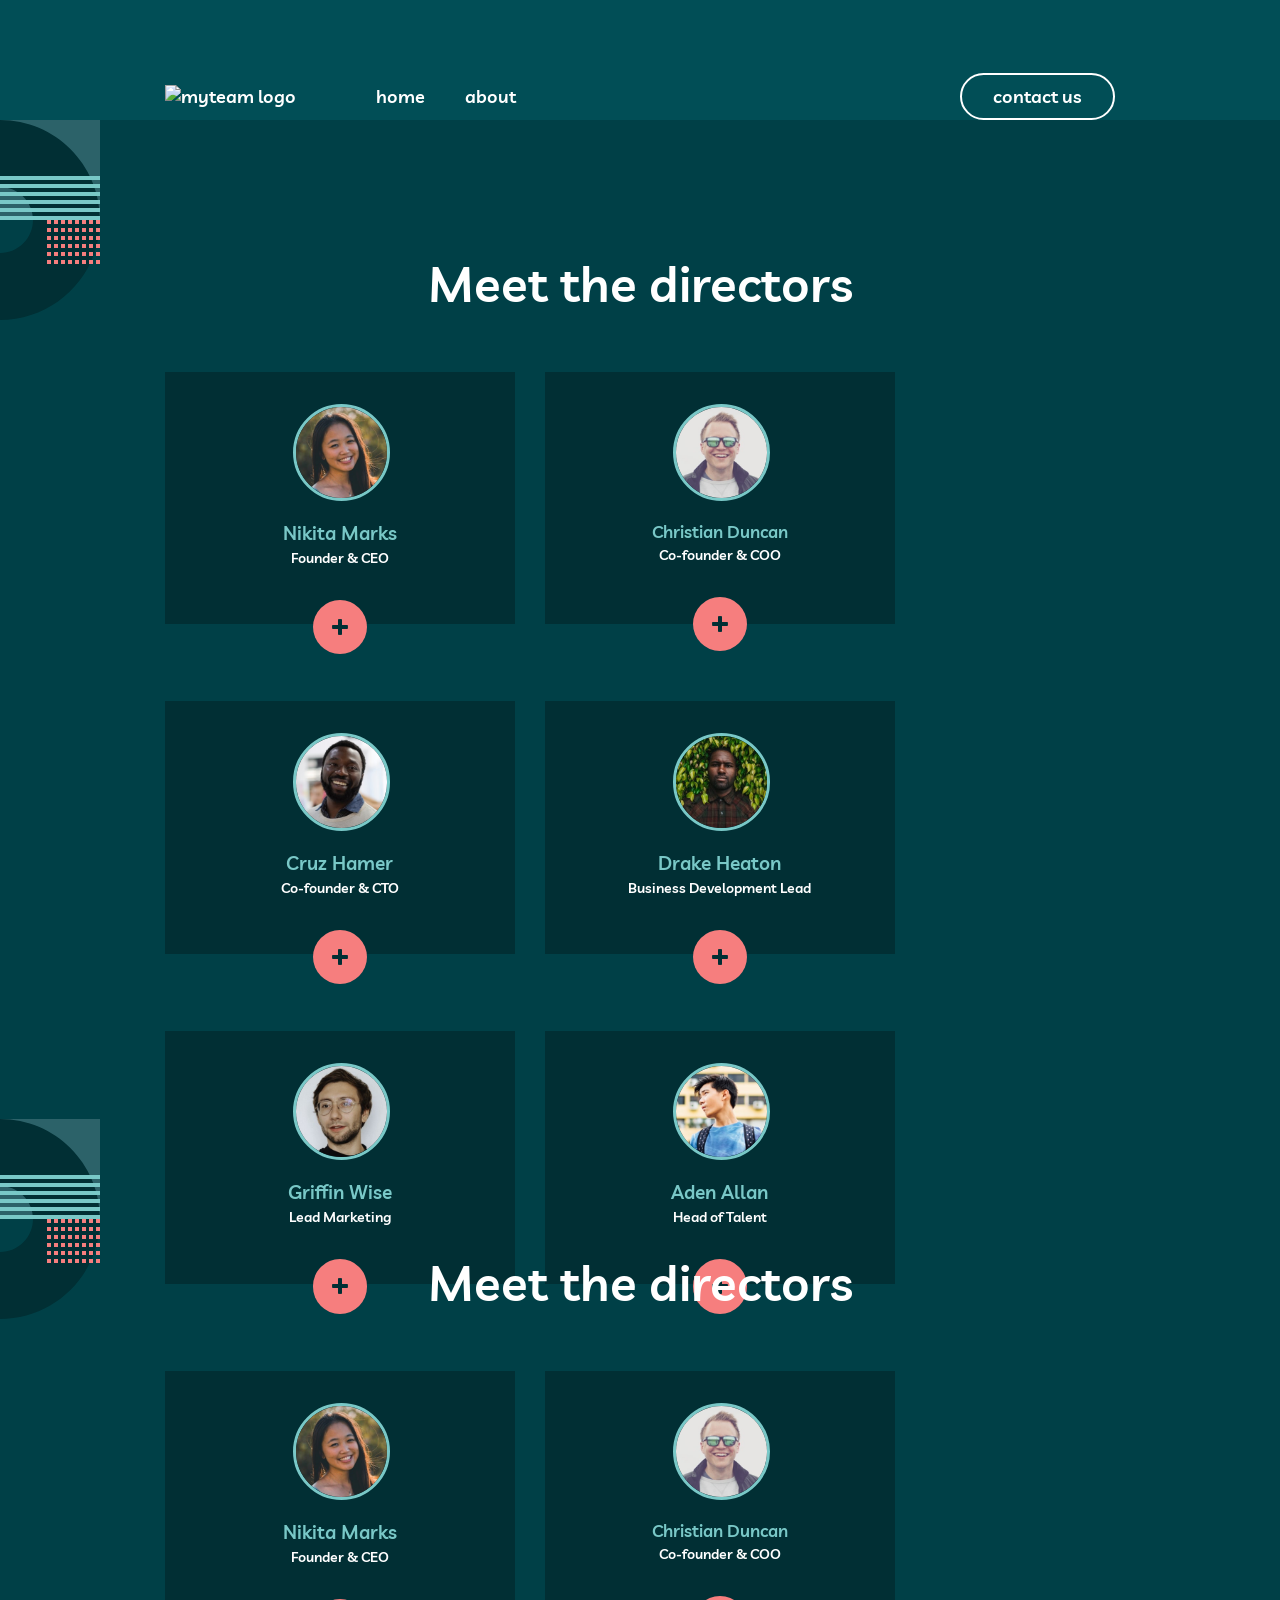
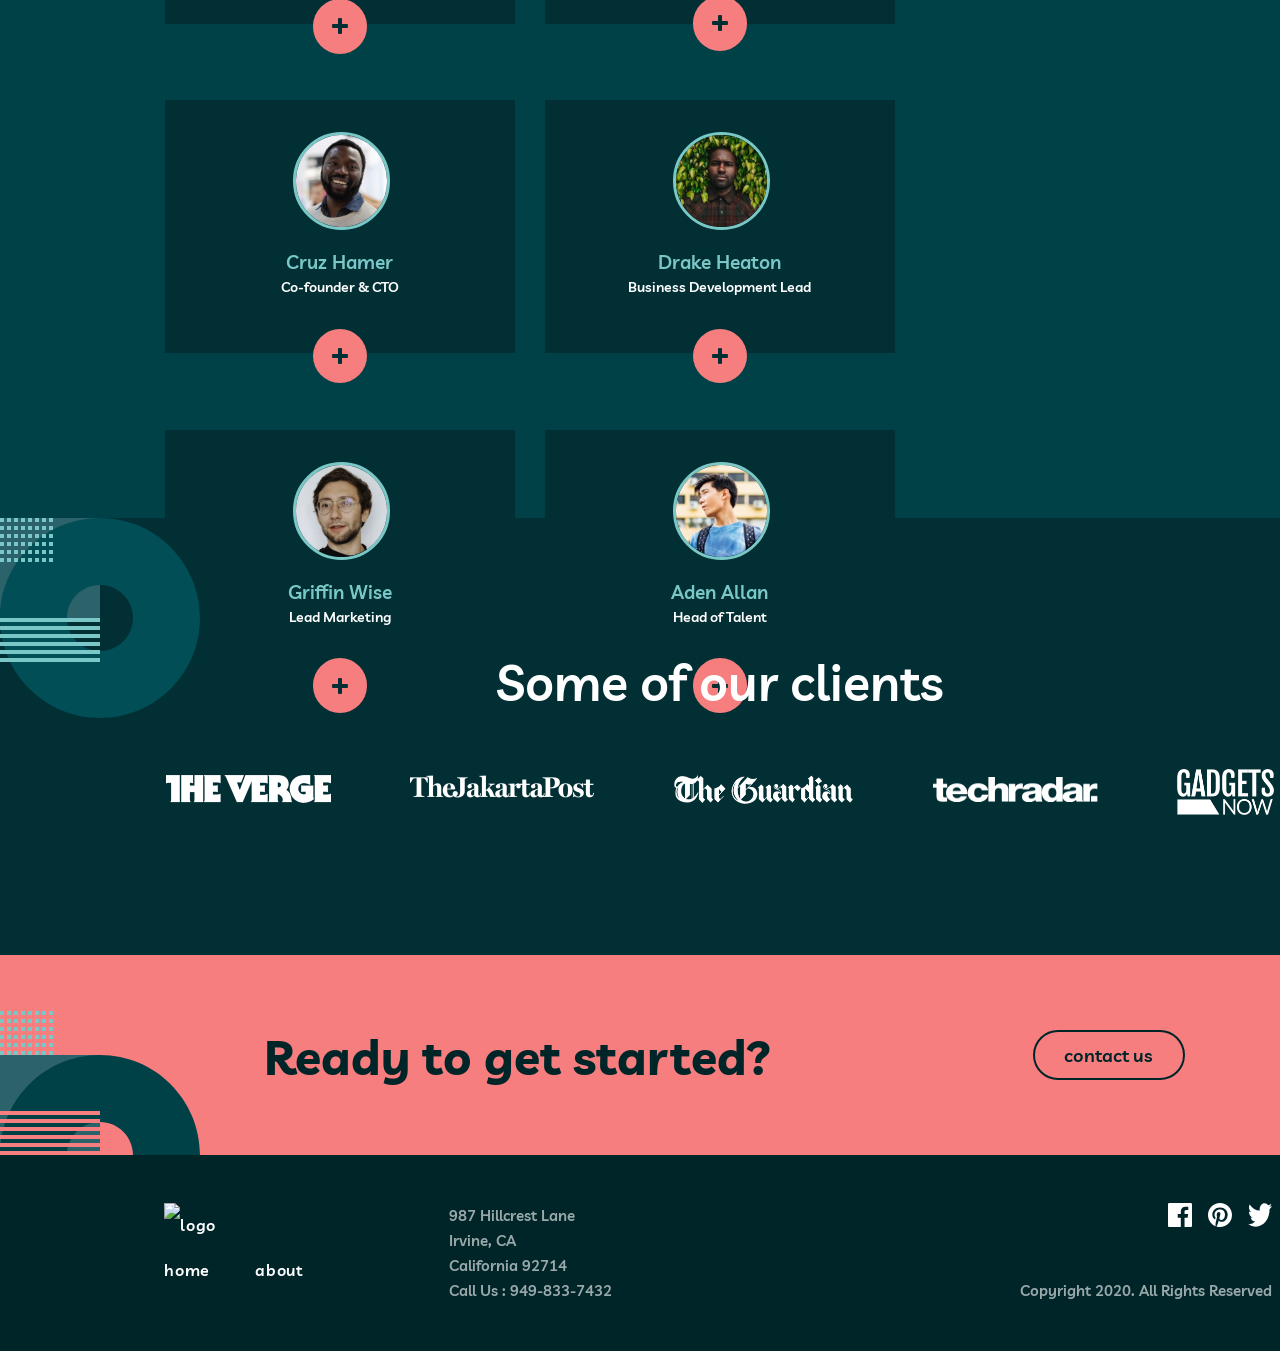
==== commit 440c9cf6: "Merge branch 'TASK-1-SCRUM-12' of https://github.com/Krulibuli/komanda-3.0 into TASK-1-SCRUM-12" ====
--- a/PAGES/about.html
+++ b/PAGES/about.html
@@ -15,6 +15,7 @@
     <link rel="stylesheet" href="../CSS/about.css">
     <link rel="stylesheet" href="../CSS/footer.css">
     <link rel="stylesheet" href="../CSS/contact-us.css">
+    <link rel="stylesheet" href="../CSS/mtd.css">
     <link rel="stylesheet" href="../CSS/sooc.css">
     <link rel="stylesheet" href="../CSS/mtd.css">
     <link rel="icon" href="../assets/favicon/favicon-32x32.png">
@@ -57,18 +58,8 @@
         <!-- Navigation -->
     </header>
     <main>
-        <section class="aboutbox">
-            <h1 class="livvic-bold">About</h1>
-            <div class="about-container">
-                <div class="about-line"></div>
-                <p class="livvic-semibold aboutp">We help companies build dynamic teams made up of top global talent.
-                    Using our network of passionate professionals we drive innovation and deliver incredible outcomes.
-                    Talented, diverse teams shape the best products and experiences. We’ll bring those teams to you.</p>
-            </div>
-        </section>
-
-                <!-- meet the directors -->
-
+
+        <!-- meet the directors -->
         <section class="mtdBox livvic-semibold">
             <img id="mtdBoxImg1" src="../assets/pattern/bg-pattern-about-2-contact-1.svg" alt="">
             <img id="mtdBoxImg2" src="../assets/pattern/bg-pattern-home-4-about-3.svg" alt="">
@@ -125,6 +116,64 @@
             </div>
         </section>
 
+                <!-- meet the directors -->
+
+        <section class="mtdBox livvic-semibold">
+            <img id="mtdBoxImg1" src="../assets/pattern/bg-pattern-about-2-contact-1.svg" alt="">
+            <img id="mtdBoxImg2" src="../assets/pattern/bg-pattern-home-4-about-3.svg" alt="">
+            <p id="mtdBoxText">Meet the directors</p>
+            <div class="mtdInfoBox">
+                <div class="mtdCard mtdCard1">
+                    <img class="mtdCardImg" src="../assets/images/avatar-nikita.jpg" alt="avatar-nikita">
+                    <p class="mtdCardName">Nikita Marks</p>
+                    <p class="mtdCardRole">Founder & CEO</p>
+                    <div class="mtdButtonBox">
+                        <img class="mtdButton" src="../assets/icons/icon-cross.svg" alt="icon-cross">
+                    </div>
+                </div>
+                <div class="mtdCard mtdCard2">
+                    <img class="mtdCardImg" src="../assets/images/avatar-christian.jpg" alt="avatar-christian">
+                    <p class="mtdCardName mtdCardName2">Christian Duncan</p>
+                    <p class="mtdCardRole">Co-founder & COO</p>
+                    <div class="mtdButtonBox">
+                        <img class="mtdButton" src="../assets/icons/icon-cross.svg" alt="icon-cross">
+                    </div>
+                </div>
+                <div class="mtdCard mtdCard3">
+                    <img class="mtdCardImg" src="../assets/images/avatar-cruz.jpg" alt="avatar-cruz">
+                    <p class="mtdCardName">Cruz Hamer</p>
+                    <p class="mtdCardRole">Co-founder & CTO</p>
+                    <div class="mtdButtonBox">
+                        <img class="mtdButton" src="../assets/icons/icon-cross.svg" alt="icon-cross">
+                    </div>
+                </div>
+                <div class="mtdCard mtdCard4">
+                    <img class="mtdCardImg" src="../assets/images/avatar-drake.jpg" alt="avatar-drake">
+                    <p class="mtdCardName">Drake Heaton</p>
+                    <p class="mtdCardRole">Business Development Lead</p>
+                    <div class="mtdButtonBox">
+                        <img class="mtdButton" src="../assets/icons/icon-cross.svg" alt="icon-cross">
+                    </div>
+                </div>
+                <div class="mtdCard mtdCard5">
+                    <img class="mtdCardImg" src="../assets/images/avatar-griffin.jpg" alt="avatar-griffin">
+                    <p class="mtdCardName">Griffin Wise</p>
+                    <p class="mtdCardRole">Lead Marketing</p>
+                    <div class="mtdButtonBox">
+                        <img class="mtdButton" src="../assets/icons/icon-cross.svg" alt="icon-cross">
+                    </div>
+                </div>
+                <div class="mtdCard mtdCard6">
+                    <img class="mtdCardImg" src="../assets/images/avatar-aden.jpg" alt="avatar-aden">
+                    <p class="mtdCardName">Aden Allan</p>
+                    <p class="mtdCardRole">Head of Talent</p>
+                    <div class="mtdButtonBox">
+                        <img class="mtdButton" src="../assets/icons/icon-cross.svg" alt="icon-cross">
+                    </div>
+                </div>
+            </div>
+        </section>
+
         <!-- some of out clients -->
 
         <section class="soocBox livvic-semibold">
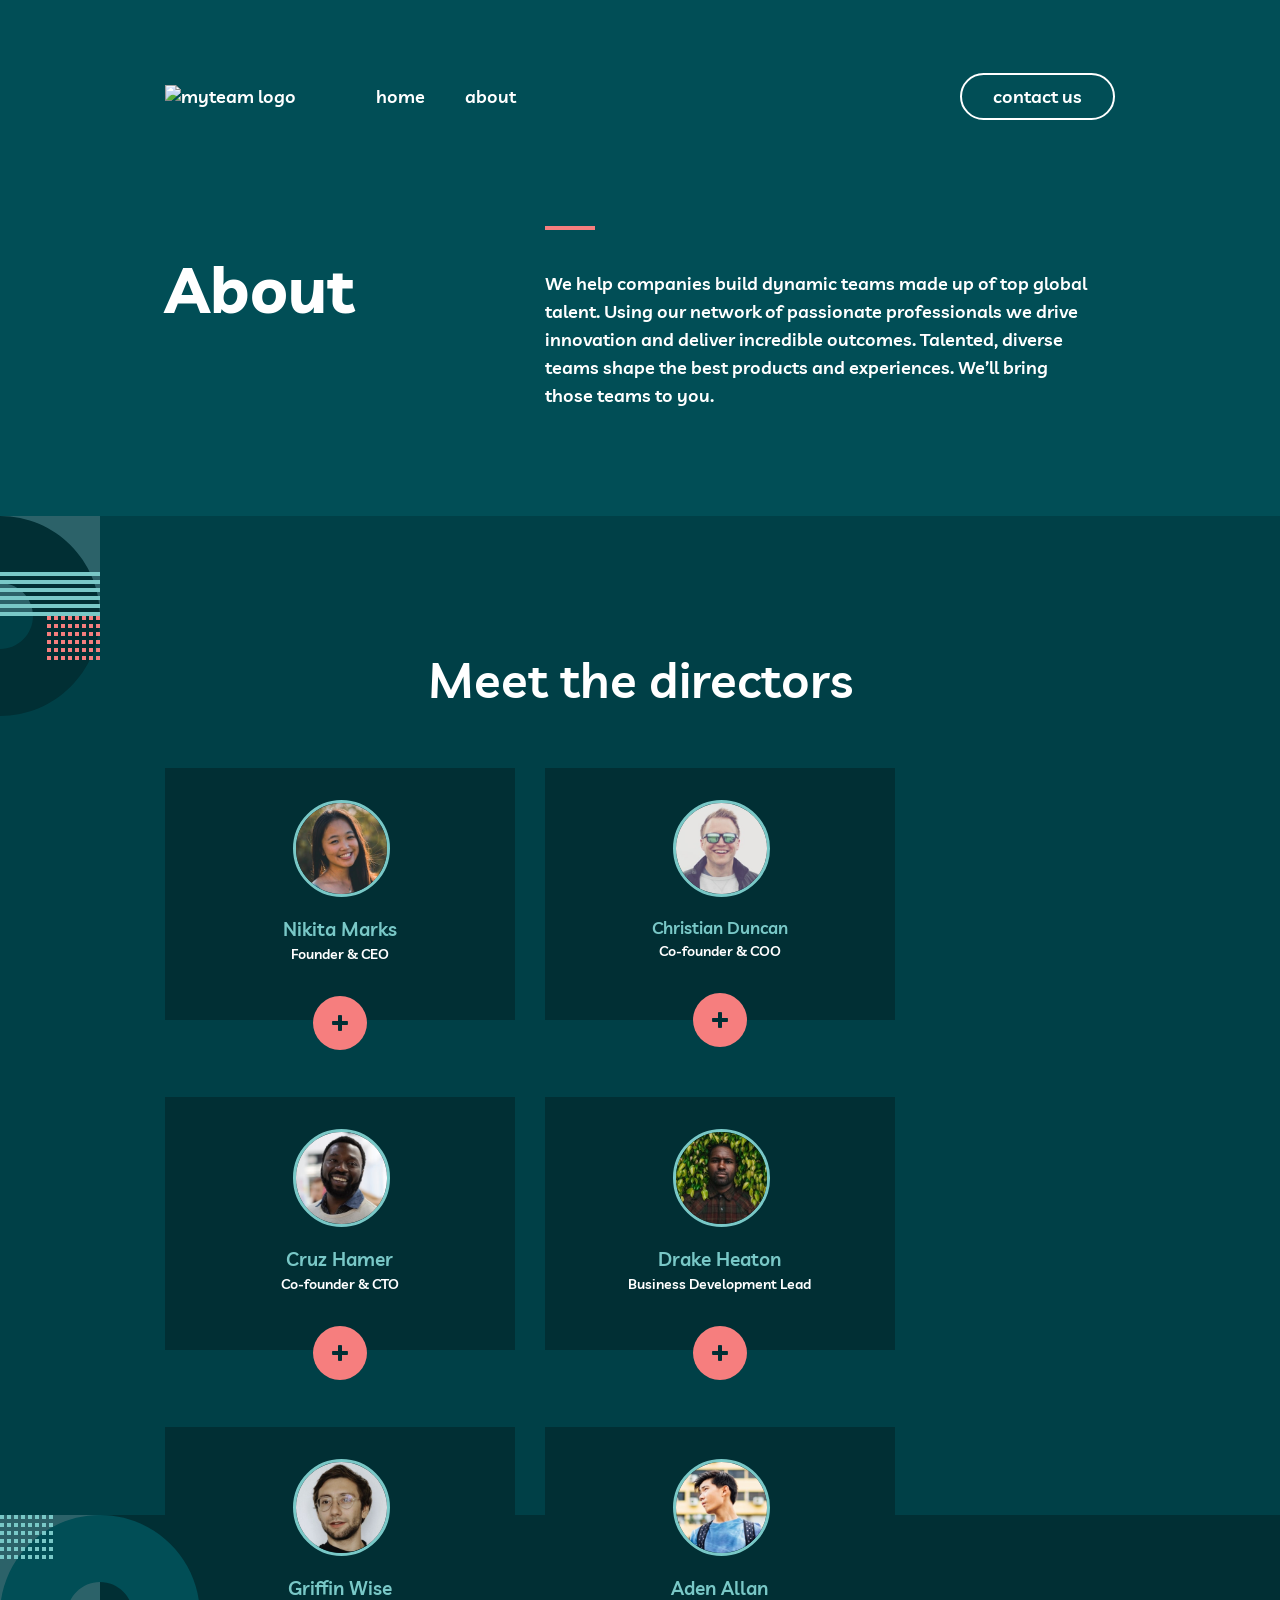
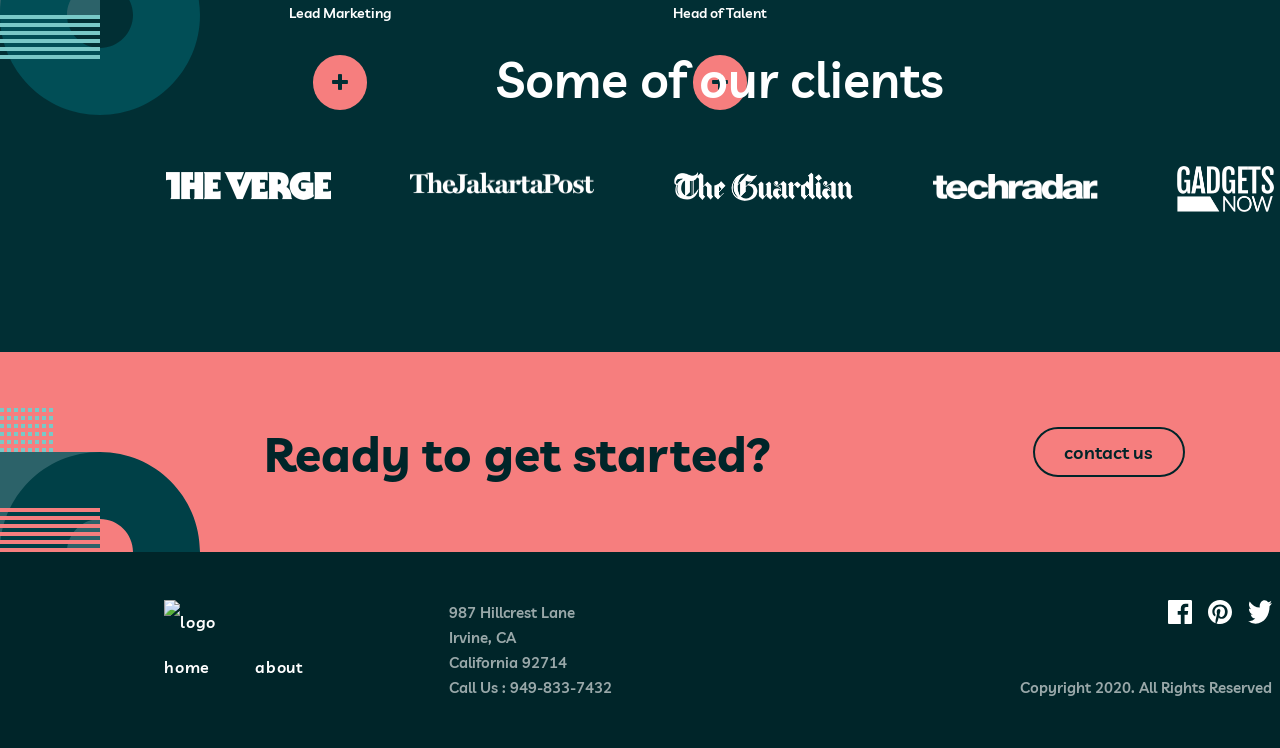
==== commit cb0db1c9: "refactor about section to enhance content and structures" ====
--- a/PAGES/about.html
+++ b/PAGES/about.html
@@ -59,60 +59,13 @@
     </header>
     <main>
 
-        <!-- meet the directors -->
-        <section class="mtdBox livvic-semibold">
-            <img id="mtdBoxImg1" src="../assets/pattern/bg-pattern-about-2-contact-1.svg" alt="">
-            <img id="mtdBoxImg2" src="../assets/pattern/bg-pattern-home-4-about-3.svg" alt="">
-            <p id="mtdBoxText">Meet the directors</p>
-            <div class="mtdInfoBox">
-                <div class="mtdCard mtdCard1">
-                    <img class="mtdCardImg" src="../assets/images/avatar-nikita.jpg" alt="avatar-nikita">
-                    <p class="mtdCardName">Nikita Marks</p>
-                    <p class="mtdCardRole">Founder & CEO</p>
-                    <div class="mtdButtonBox">
-                        <img class="mtdButton" src="../assets/icons/icon-cross.svg" alt="icon-cross">
-                    </div>
-                </div>
-                <div class="mtdCard mtdCard2">
-                    <img class="mtdCardImg" src="../assets/images/avatar-christian.jpg" alt="avatar-christian">
-                    <p class="mtdCardName mtdCardName2">Christian Duncan</p>
-                    <p class="mtdCardRole">Co-founder & COO</p>
-                    <div class="mtdButtonBox">
-                        <img class="mtdButton" src="../assets/icons/icon-cross.svg" alt="icon-cross">
-                    </div>
-                </div>
-                <div class="mtdCard mtdCard3">
-                    <img class="mtdCardImg" src="../assets/images/avatar-cruz.jpg" alt="avatar-cruz">
-                    <p class="mtdCardName">Cruz Hamer</p>
-                    <p class="mtdCardRole">Co-founder & CTO</p>
-                    <div class="mtdButtonBox">
-                        <img class="mtdButton" src="../assets/icons/icon-cross.svg" alt="icon-cross">
-                    </div>
-                </div>
-                <div class="mtdCard mtdCard4">
-                    <img class="mtdCardImg" src="../assets/images/avatar-drake.jpg" alt="avatar-drake">
-                    <p class="mtdCardName">Drake Heaton</p>
-                    <p class="mtdCardRole">Business Development Lead</p>
-                    <div class="mtdButtonBox">
-                        <img class="mtdButton" src="../assets/icons/icon-cross.svg" alt="icon-cross">
-                    </div>
-                </div>
-                <div class="mtdCard mtdCard5">
-                    <img class="mtdCardImg" src="../assets/images/avatar-griffin.jpg" alt="avatar-griffin">
-                    <p class="mtdCardName">Griffin Wise</p>
-                    <p class="mtdCardRole">Lead Marketing</p>
-                    <div class="mtdButtonBox">
-                        <img class="mtdButton" src="../assets/icons/icon-cross.svg" alt="icon-cross">
-                    </div>
-                </div>
-                <div class="mtdCard mtdCard6">
-                    <img class="mtdCardImg" src="../assets/images/avatar-aden.jpg" alt="avatar-aden">
-                    <p class="mtdCardName">Aden Allan</p>
-                    <p class="mtdCardRole">Head of Talent</p>
-                    <div class="mtdButtonBox">
-                        <img class="mtdButton" src="../assets/icons/icon-cross.svg" alt="icon-cross">
-                    </div>
-                </div>
+        <section class="aboutbox">
+            <h1 class="livvic-bold">About</h1>
+            <div class="about-container">
+                <div class="about-line"></div>
+                <p class="livvic-semibold aboutp">We help companies build dynamic teams made up of top global talent.
+                    Using our network of passionate professionals we drive innovation and deliver incredible outcomes.
+                    Talented, diverse teams shape the best products and experiences. We’ll bring those teams to you.</p>
             </div>
         </section>
 
